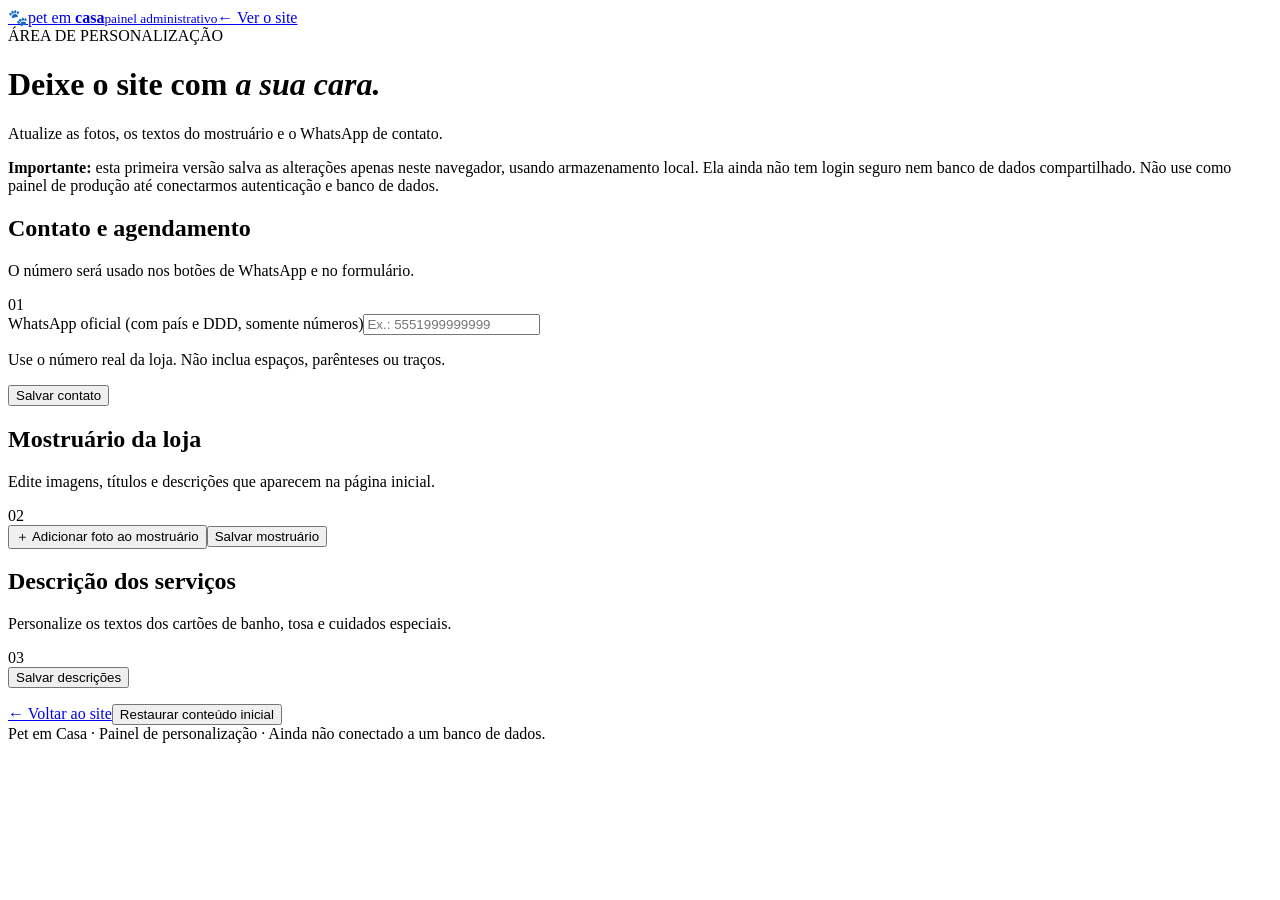
==== admin.html @ ddb47095 "Add Pet em Casa admin customization panel" ====
<!doctype html>
<html lang="pt-BR">
<head>
  <meta charset="utf-8"><meta name="viewport" content="width=device-width, initial-scale=1">
  <meta name="theme-color" content="#f8f5ee"><title>Painel administrativo | Pet em Casa</title>
  <link rel="preconnect" href="https://fonts.googleapis.com"><link rel="preconnect" href="https://fonts.gstatic.com" crossorigin>
  <link href="https://fonts.googleapis.com/css2?family=DM+Sans:wght@400;500;600;700&family=Nunito:wght@600;700;800;900&display=swap" rel="stylesheet">
  <link rel="stylesheet" href="admin.css"><script src="admin.js" defer></script>
</head>
<body>
  <header class="admin-header"><a class="brand" href="index.html"><span class="brand-mark">🐾</span><span>pet em <strong>casa</strong><small>painel administrativo</small></span></a><a class="back-link" href="index.html">← Ver o site</a></header>
  <main class="admin-wrap">
    <div class="page-heading"><span class="eyebrow">ÁREA DE PERSONALIZAÇÃO</span><h1>Deixe o site com <em>a sua cara.</em></h1><p>Atualize as fotos, os textos do mostruário e o WhatsApp de contato.</p></div>
    <div class="notice"><strong>Importante:</strong> esta primeira versão salva as alterações apenas neste navegador, usando armazenamento local. Ela ainda não tem login seguro nem banco de dados compartilhado. Não use como painel de produção até conectarmos autenticação e banco de dados.</div>
    <form id="site-settings" class="panel-card">
      <div class="card-heading"><div><h2>Contato e agendamento</h2><p>O número será usado nos botões de WhatsApp e no formulário.</p></div><span>01</span></div>
      <label>WhatsApp oficial (com país e DDD, somente números)<input id="whatsapp" type="tel" inputmode="numeric" placeholder="Ex.: 5551999999999"></label>
      <p class="field-help">Use o número real da loja. Não inclua espaços, parênteses ou traços.</p>
      <button class="button" type="submit">Salvar contato</button>
      <p id="settings-feedback" class="feedback" role="status" aria-live="polite"></p>
    </form>
    <section class="panel-card">
      <div class="card-heading"><div><h2>Mostruário da loja</h2><p>Edite imagens, títulos e descrições que aparecem na página inicial.</p></div><span>02</span></div>
      <div id="gallery-editor" class="editor-list"></div>
      <div class="editor-actions"><button id="add-gallery" class="button button-light" type="button">＋ Adicionar foto ao mostruário</button><button id="save-gallery" class="button" type="button">Salvar mostruário</button></div>
      <p id="gallery-feedback" class="feedback" role="status" aria-live="polite"></p>
    </section>
    <section class="panel-card">
      <div class="card-heading"><div><h2>Descrição dos serviços</h2><p>Personalize os textos dos cartões de banho, tosa e cuidados especiais.</p></div><span>03</span></div>
      <div id="services-editor" class="editor-list"></div>
      <button id="save-services" class="button" type="button">Salvar descrições</button>
      <p id="services-feedback" class="feedback" role="status" aria-live="polite"></p>
    </section>
    <div class="bottom-actions"><a href="index.html" class="button button-light">← Voltar ao site</a><button id="reset-content" class="button button-danger" type="button">Restaurar conteúdo inicial</button></div>
  </main>
  <footer>Pet em Casa · Painel de personalização · Ainda não conectado a um banco de dados.</footer>
</body></html>
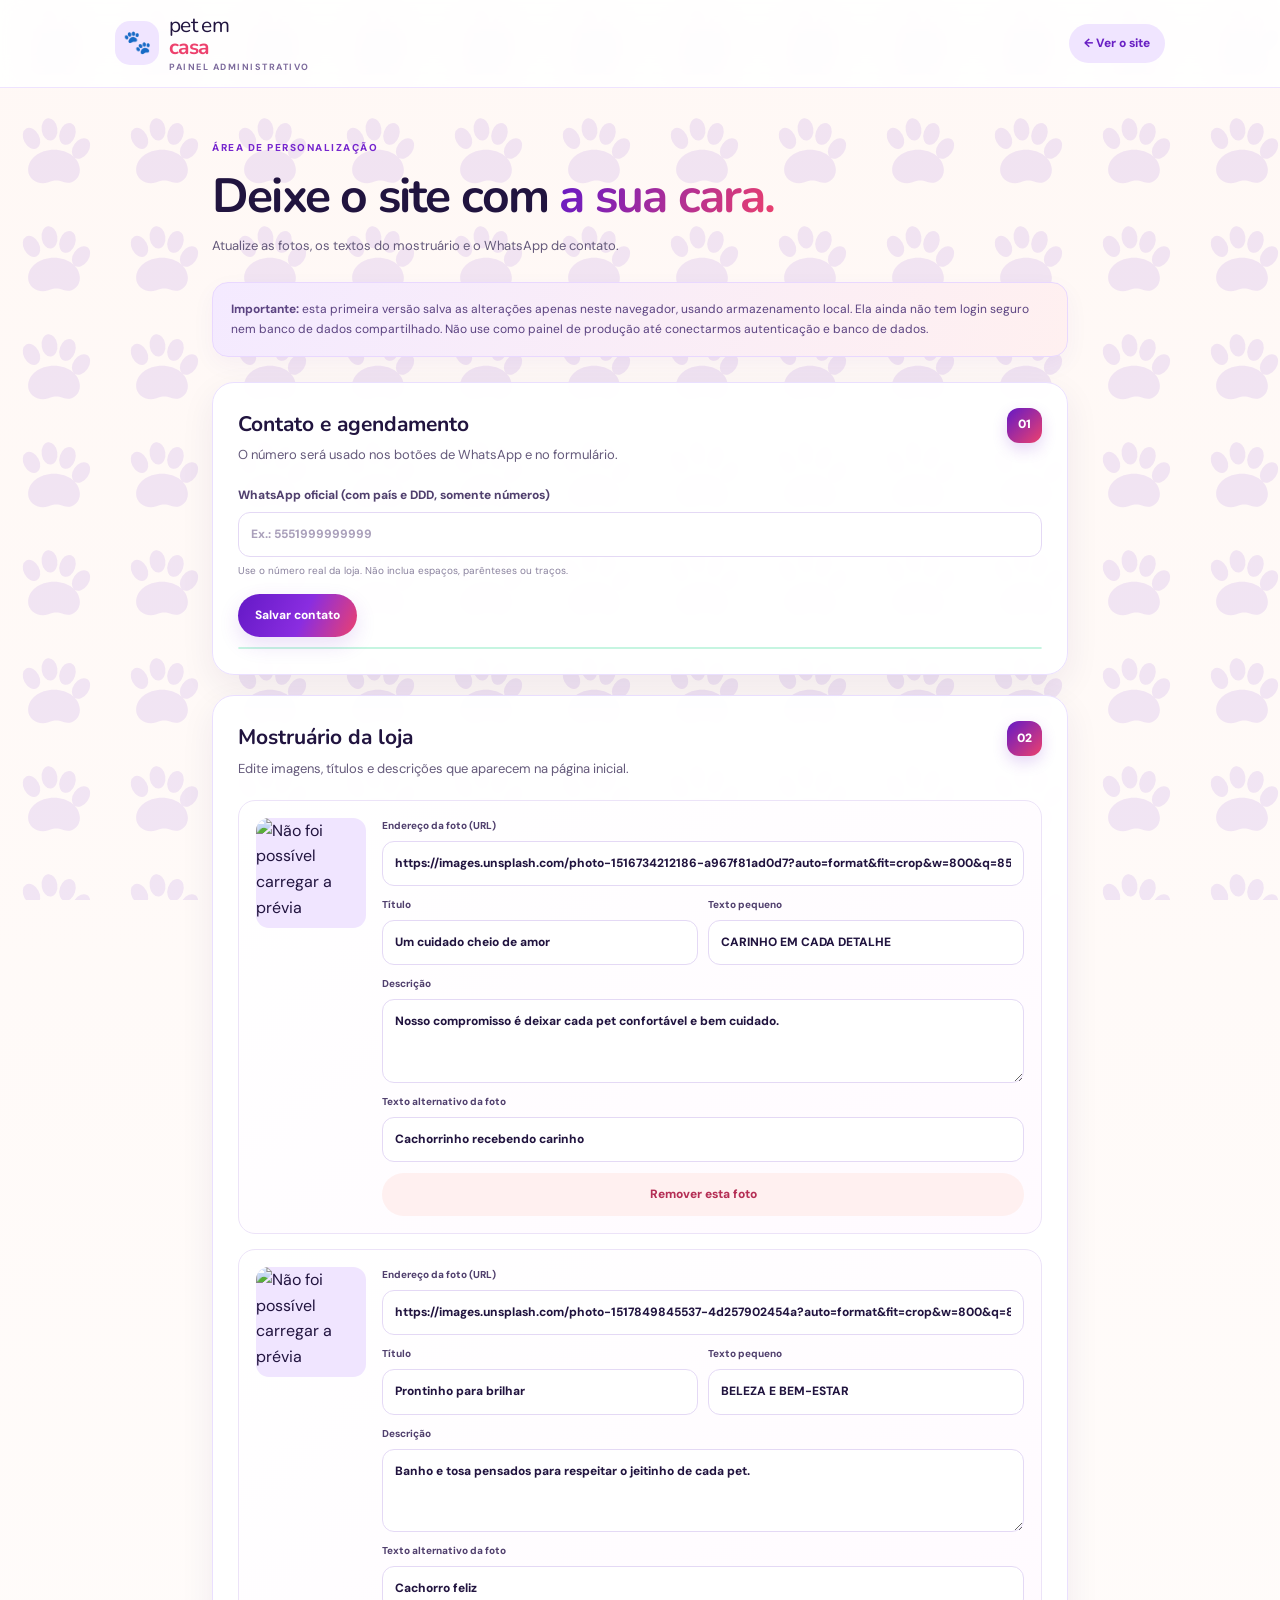
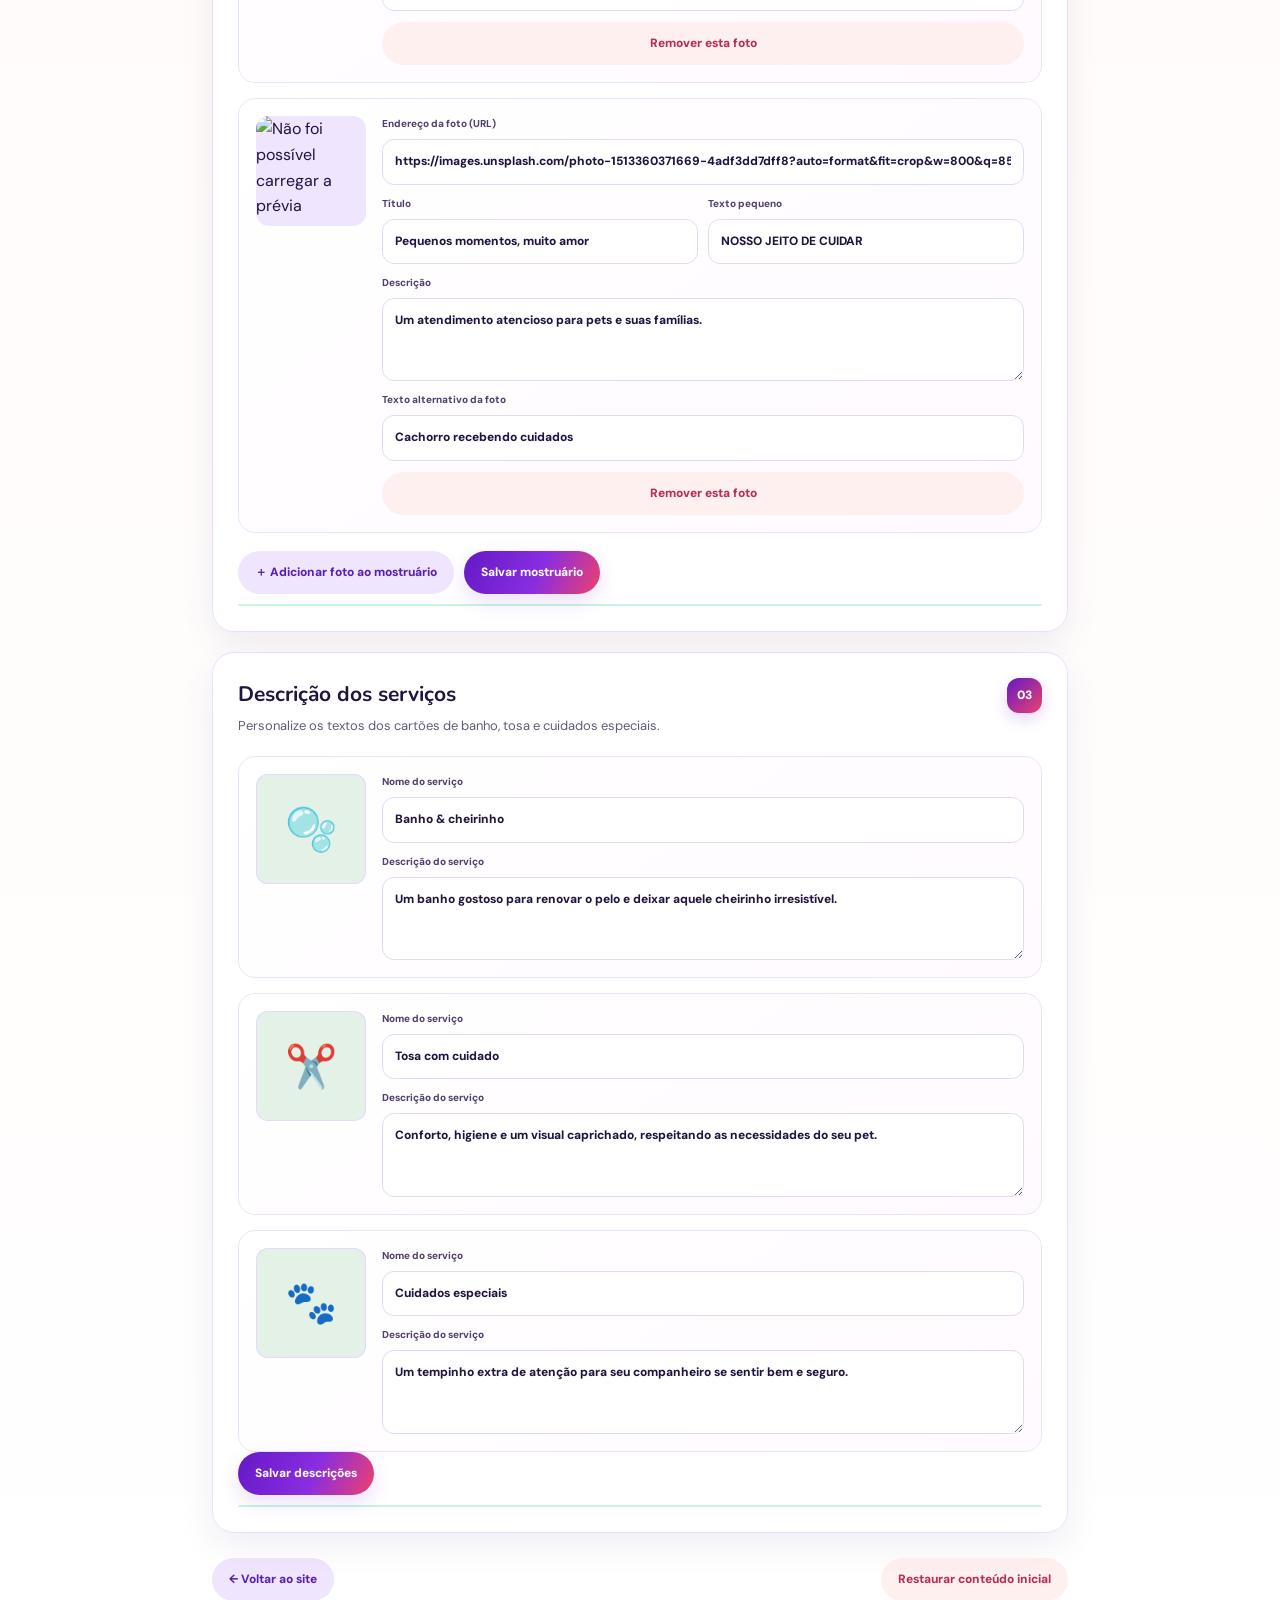
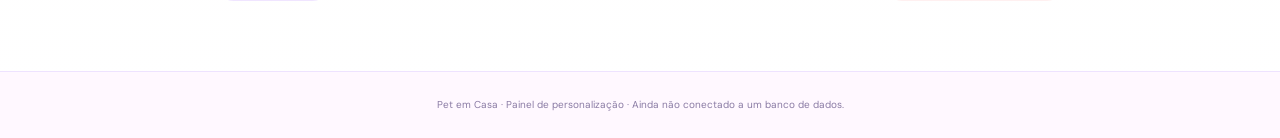
==== commit 724fdda5: "Load shared theme enhancements in admin" ====
--- a/admin.html
+++ b/admin.html
@@ -5,7 +5,7 @@
   <meta name="theme-color" content="#f8f5ee"><title>Painel administrativo | Pet em Casa</title>
   <link rel="preconnect" href="https://fonts.googleapis.com"><link rel="preconnect" href="https://fonts.gstatic.com" crossorigin>
   <link href="https://fonts.googleapis.com/css2?family=DM+Sans:wght@400;500;600;700&family=Nunito:wght@600;700;800;900&display=swap" rel="stylesheet">
-  <link rel="stylesheet" href="admin.css"><script src="admin.js" defer></script>
+  <link rel="stylesheet" href="admin.css"><script src="theme-enhancements.js" defer></script><script src="admin.js" defer></script>
 </head>
 <body>
   <header class="admin-header"><a class="brand" href="index.html"><span class="brand-mark">🐾</span><span>pet em <strong>casa</strong><small>painel administrativo</small></span></a><a class="back-link" href="index.html">← Ver o site</a></header>
--- a/admin.css
+++ b/admin.css
@@ -0,0 +1 @@
+:root{--ink:#21143f;--muted:#655a7b;--cream:#fff8f5;--purple:#6419c6;--purple-dark:#37105f;--pink:#ed416d;--mint:#d9fff0;--line:#e7def4;--shadow:0 20px 55px rgba(45,18,91,.14)}*{box-sizing:border-box}body{margin:0;background:linear-gradient(180deg,#fff8f5 0%,#fff 52%,#fff8f5 100%);color:var(--ink);font-family:"DM Sans",sans-serif;line-height:1.6}.admin-header{min-height:82px;padding:14px max(22px,calc((100% - 1050px)/2));display:flex;align-items:center;justify-content:space-between;gap:16px;background:rgba(255,255,255,.88);backdrop-filter:blur(14px);border-bottom:1px solid #eee3ff;position:sticky;top:0;z-index:5}.brand{display:flex;align-items:center;gap:10px;font-family:"Nunito",sans-serif;font-size:21px;line-height:1.05;letter-spacing:-.7px;text-decoration:none;color:var(--ink)}.brand>span:last-child{display:flex;flex-direction:column}.brand strong{color:var(--pink)}.brand small{font-family:"DM Sans",sans-serif;font-size:9px;font-weight:700;letter-spacing:1.5px;text-transform:uppercase;color:#7c6a9c;margin-top:5px}.brand-mark{display:grid;place-items:center;width:44px;height:44px;background:#f0e5ff;border-radius:15px;font-size:23px}.back-link{font-size:12px;font-weight:800;text-decoration:none;color:#6920c4;padding:10px 15px;border-radius:999px;background:#f0e5ff;transition:background .2s,transform .2s}.back-link:hover{background:#e4d4ff;transform:translateY(-2px)}.admin-wrap{max-width:900px;margin:auto;padding:45px 22px 70px;position:relative}.eyebrow{font-size:10px;font-weight:800;letter-spacing:1.5px;color:#7626ce}.page-heading h1{font-family:"Nunito",sans-serif;font-size:clamp(32px,5vw,48px);letter-spacing:-1.8px;line-height:1.1;margin:12px 0}.page-heading h1 em{font-style:normal;background:linear-gradient(110deg,#6419c6,#ed416d);-webkit-background-clip:text;background-clip:text;color:transparent}.page-heading>p,.card-heading p{color:var(--muted);font-size:13px}.notice{margin:25px 0;padding:16px 18px;background:linear-gradient(110deg,#f4eaff,#fff0f0);border:1px solid #e9d8ff;border-radius:16px;color:#5b4381;font-size:12px;line-height:1.7;box-shadow:0 8px 24px #4e16a80b}.panel-card{padding:25px;background:rgba(255,255,255,.94);border:1px solid #eadfff;border-radius:22px;margin-top:20px;box-shadow:0 12px 35px rgba(45,18,91,.07);transition:transform .2s,box-shadow .2s,border-color .2s;animation:card-enter .35s ease both}.panel-card:hover{border-color:#d6c0ff;box-shadow:0 18px 42px rgba(78,22,168,.12);transform:translateY(-2px)}.panel-card:nth-of-type(2){animation-delay:.04s}.panel-card:nth-of-type(3){animation-delay:.08s}.panel-card:nth-of-type(4){animation-delay:.12s}@keyframes card-enter{from{opacity:.4;transform:translateY(8px)}to{opacity:1;transform:translateY(0)}}.card-heading{display:flex;justify-content:space-between;gap:15px;margin-bottom:20px}.card-heading h2{font-family:"Nunito",sans-serif;font-size:21px;margin:0}.card-heading p{margin:4px 0 0}.card-heading>span{display:grid;place-items:center;width:35px;height:35px;border-radius:12px;background:linear-gradient(135deg,#6419c6,#ed416d);color:white;font-weight:900;font-size:12px;flex-shrink:0;box-shadow:0 6px 15px #7626ce30}label{display:flex;flex-direction:column;gap:7px;font-size:12px;font-weight:800;color:#51406e}input,textarea{width:100%;padding:12px;border:1px solid #e4d9f5;border-radius:12px;background:#fff;color:var(--ink);font:inherit;font-size:12px;outline:none;transition:border-color .18s,box-shadow .18s,background .18s}input:focus,textarea:focus{border-color:#8b40e7;background:#fff;box-shadow:0 0 0 4px #eee3ff}input::placeholder,textarea::placeholder{color:#aaa0bb}textarea{resize:vertical}.field-help{font-size:10px;color:#8a829e;margin:6px 0 15px}.button{display:inline-flex;justify-content:center;align-items:center;gap:8px;border:0;border-radius:999px;background:linear-gradient(115deg,#6419c6,#8a2de0 55%,#ed416d);color:white;padding:12px 17px;font:inherit;font-size:12px;font-weight:800;text-decoration:none;cursor:pointer;box-shadow:0 8px 20px #7626ce25;transition:transform .18s,box-shadow .18s,filter .18s}.button:hover{transform:translateY(-2px);box-shadow:0 12px 26px #7626ce38;filter:saturate(1.1)}.button:active{transform:translateY(0)}.button-light{background:#f0e5ff;color:#5b20ad;box-shadow:none}.button-light:hover{background:#e7d8ff;box-shadow:0 8px 18px #7626ce15}.button-danger{background:#fff0f0;color:#b52e55;box-shadow:none}.button-danger:hover{background:#ffe1e7;box-shadow:0 8px 18px #ed416d18}.editor-list{display:grid;gap:15px}.editor-item{border:1px solid #ece3f8;border-radius:17px;padding:17px;display:grid;grid-template-columns:110px 1fr;gap:16px;background:linear-gradient(145deg,#fff,#fffaff);transition:border-color .2s,box-shadow .2s}.editor-item:focus-within{border-color:#c9aafa;box-shadow:0 8px 24px #7626ce10}.editor-item img{width:110px;height:110px;object-fit:cover;border-radius:13px;background:#f0e5ff}.editor-fields{display:grid;gap:11px}.editor-fields .two-col{display:grid;grid-template-columns:1fr 1fr;gap:10px}.editor-fields label{font-size:10px}.editor-preview{box-shadow:inset 0 0 0 1px #e7d8ff}.editor-actions{display:flex;gap:10px;flex-wrap:wrap;margin-top:18px}.feedback{font-size:11px;color:#176b56;background:#e5fff4;border:1px solid #c6f5e1;border-radius:10px;padding:0;margin:10px 0 0}.feedback:not(:empty){padding:10px 12px;animation:card-enter .2s ease}.bottom-actions{display:flex;justify-content:space-between;gap:12px;flex-wrap:wrap;margin-top:25px}footer{text-align:center;padding:25px;color:#8a7ba4;font-size:10px;border-top:1px solid #eee3ff;background:#fff8ff}@media(max-width:600px){.admin-header{padding:0 16px;height:72px}.admin-wrap{padding:30px 15px 50px}.page-heading h1{letter-spacing:-1.2px}.panel-card{padding:18px 14px}.editor-item{grid-template-columns:1fr}.editor-item img{width:100%;height:175px}.editor-fields .two-col{grid-template-columns:1fr}.bottom-actions{flex-direction:column}.bottom-actions .button{width:100%}.back-link{font-size:11px;padding:9px 11px}}@media(prefers-reduced-motion:reduce){*,*::before,*::after{animation-duration:.01ms!important;transition-duration:.01ms!important;scroll-behavior:auto!important}}
